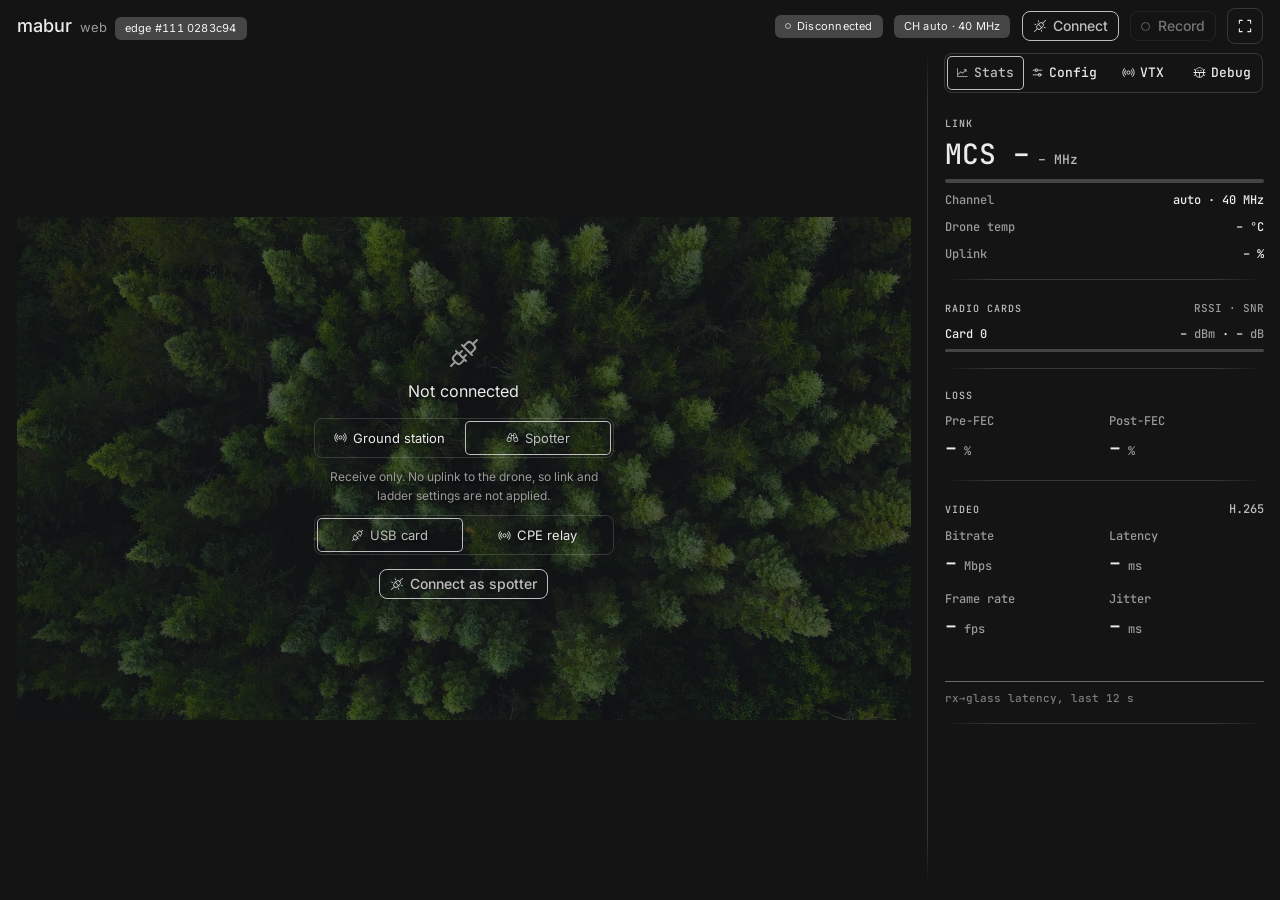
==== edge/index.html @ c9914a00 "pages: stable 8a478c48cf5beac9a33da4f15a5dcc2f0299d93d" ====
<!doctype html>
<html lang="en">
<head>
<meta charset="utf-8">
<meta name="viewport" content="width=device-width, initial-scale=1, viewport-fit=cover">
<title>mabur web</title>
<!-- Installable (docs/web-gs.md "Install as an app"): fullscreen landscape.
     Icon sources in web/ui/icons/; these files are precached by sw.js. -->
<link rel="manifest" href="manifest.webmanifest">
<meta name="theme-color" content="#161826">
<link rel="icon" type="image/svg+xml" href="favicon.svg">
<link rel="icon" type="image/png" sizes="32x32" href="icon-32.png">
<link rel="apple-touch-icon" href="icon-180.png">
<!-- GitHub Pages can't send the COOP/COEP headers WASM pthreads need, and
     the page must load with no internet (laptop on the CPE only): sw.js adds
     the headers and caches this build (one reload on first visit). Built from
     web/ui/sw/ (based on coi-serviceworker, MIT). -->
<script defer src="sw.js"></script>
  <script type="module" crossorigin src="./assets/index-BEvaOBdd.js"></script>
  <link rel="stylesheet" crossorigin href="./assets/index-7Y5XULlh.css">
</head>
<body>
<div id="app"></div>
<!-- Emscripten module, a classic script (global createWebGs); not bundled. -->
<script src="webgs.js"></script>
</body>
</html>
---- edge/assets/index-7Y5XULlh.css ----
@font-face{font-family:Inter;font-style:normal;font-display:swap;font-weight:400;src:url(./inter-cyrillic-ext-400-normal-BQZuk6qB.woff2)format("woff2"),url(./inter-cyrillic-ext-400-normal-DQukG94-.woff)format("woff");unicode-range:U+460-52F,U+1C80-1C8A,U+20B4,U+2DE0-2DFF,U+A640-A69F,U+FE2E-FE2F}@font-face{font-family:Inter;font-style:normal;font-display:swap;font-weight:400;src:url(./inter-cyrillic-400-normal-obahsSVq.woff2)format("woff2"),url(./inter-cyrillic-400-normal-HOLc17fK.woff)format("woff");unicode-range:U+301,U+400-45F,U+490-491,U+4B0-4B1,U+2116}@font-face{font-family:Inter;font-style:normal;font-display:swap;font-weight:400;src:url(./inter-greek-ext-400-normal-DGGRlc-M.woff2)format("woff2"),url(./inter-greek-ext-400-normal-KugGGMne.woff)format("woff");unicode-range:U+1F??}@font-face{font-family:Inter;font-style:normal;font-display:swap;font-weight:400;src:url(./inter-greek-400-normal-B4URO6DV.woff2)format("woff2"),url(./inter-greek-400-normal-q2sYcFCs.woff)format("woff");unicode-range:U+370-377,U+37A-37F,U+384-38A,U+38C,U+38E-3A1,U+3A3-3FF}@font-face{font-family:Inter;font-style:normal;font-display:swap;font-weight:400;src:url(./inter-vietnamese-400-normal-DMkecbls.woff2)format("woff2"),url(./inter-vietnamese-400-normal-Bbgyi5SW.woff)format("woff");unicode-range:U+102-103,U+110-111,U+128-129,U+168-169,U+1A0-1A1,U+1AF-1B0,U+300-301,U+303-304,U+308-309,U+323,U+329,U+1EA0-1EF9,U+20AB}@font-face{font-family:Inter;font-style:normal;font-display:swap;font-weight:400;src:url(./inter-latin-ext-400-normal-C1nco2VV.woff2)format("woff2"),url(./inter-latin-ext-400-normal-77YHD8bZ.woff)format("woff");unicode-range:U+100-2BA,U+2BD-2C5,U+2C7-2CC,U+2CE-2D7,U+2DD-2FF,U+304,U+308,U+329,U+1D00-1DBF,U+1E00-1E9F,U+1EF2-1EFF,U+2020,U+20A0-20AB,U+20AD-20C0,U+2113,U+2C60-2C7F,U+A720-A7FF}@font-face{font-family:Inter;font-style:normal;font-display:swap;font-weight:400;src:url(./inter-latin-400-normal-C38fXH4l.woff2)format("woff2"),url(./inter-latin-400-normal-CyCys3Eg.woff)format("woff");unicode-range:U+??,U+131,U+152-153,U+2BB-2BC,U+2C6,U+2DA,U+2DC,U+304,U+308,U+329,U+2000-206F,U+20AC,U+2122,U+2191,U+2193,U+2212,U+2215,U+FEFF,U+FFFD}@font-face{font-family:Inter;font-style:normal;font-display:swap;font-weight:500;src:url(./inter-cyrillic-ext-500-normal-B0yAr1jD.woff2)format("woff2"),url(./inter-cyrillic-ext-500-normal-BmqWE9Dz.woff)format("woff");unicode-range:U+460-52F,U+1C80-1C8A,U+20B4,U+2DE0-2DFF,U+A640-A69F,U+FE2E-FE2F}@font-face{font-family:Inter;font-style:normal;font-display:swap;font-weight:500;src:url(./inter-cyrillic-500-normal-BasfLYem.woff2)format("woff2"),url(./inter-cyrillic-500-normal-CxZf_p3X.woff)format("woff");unicode-range:U+301,U+400-45F,U+490-491,U+4B0-4B1,U+2116}@font-face{font-family:Inter;font-style:normal;font-display:swap;font-weight:500;src:url(./inter-greek-ext-500-normal-C4iEst2y.woff2)format("woff2"),url(./inter-greek-ext-500-normal-2j5mBUwD.woff)format("woff");unicode-range:U+1F??}@font-face{font-family:Inter;font-style:normal;font-display:swap;font-weight:500;src:url(./inter-greek-500-normal-BIZE56-Y.woff2)format("woff2"),url(./inter-greek-500-normal-Xzm54t5V.woff)format("woff");unicode-range:U+370-377,U+37A-37F,U+384-38A,U+38C,U+38E-3A1,U+3A3-3FF}@font-face{font-family:Inter;font-style:normal;font-display:swap;font-weight:500;src:url(./inter-vietnamese-500-normal-DOriooB6.woff2)format("woff2"),url(./inter-vietnamese-500-normal-mJboJaSs.woff)format("woff");unicode-range:U+102-103,U+110-111,U+128-129,U+168-169,U+1A0-1A1,U+1AF-1B0,U+300-301,U+303-304,U+308-309,U+323,U+329,U+1EA0-1EF9,U+20AB}@font-face{font-family:Inter;font-style:normal;font-display:swap;font-weight:500;src:url(./inter-latin-ext-500-normal-CV4jyFjo.woff2)format("woff2"),url(./inter-latin-ext-500-normal-BxGbmqWO.woff)format("woff");unicode-range:U+100-2BA,U+2BD-2C5,U+2C7-2CC,U+2CE-2D7,U+2DD-2FF,U+304,U+308,U+329,U+1D00-1DBF,U+1E00-1E9F,U+1EF2-1EFF,U+2020,U+20A0-20AB,U+20AD-20C0,U+2113,U+2C60-2C7F,U+A720-A7FF}@font-face{font-family:Inter;font-style:normal;font-display:swap;font-weight:500;src:url(./inter-latin-500-normal-Cerq10X2.woff2)format("woff2"),url(./inter-latin-500-normal-BL9OpVg8.woff)format("woff");unicode-range:U+??,U+131,U+152-153,U+2BB-2BC,U+2C6,U+2DA,U+2DC,U+304,U+308,U+329,U+2000-206F,U+20AC,U+2122,U+2191,U+2193,U+2212,U+2215,U+FEFF,U+FFFD}@font-face{font-family:JetBrains Mono;font-style:normal;font-display:swap;font-weight:500;src:url([data-uri])format("woff2"),url([data-uri])format("woff");unicode-range:U+460-52F,U+1C80-1C8A,U+20B4,U+2DE0-2DFF,U+A640-A69F,U+FE2E-FE2F}@font-face{font-family:JetBrains Mono;font-style:normal;font-display:swap;font-weight:500;src:url(./jetbrains-mono-cyrillic-500-normal-DmUKJPL_.woff2)format("woff2"),url(./jetbrains-mono-cyrillic-500-normal-DJqRU3vO.woff)format("woff");unicode-range:U+301,U+400-45F,U+490-491,U+4B0-4B1,U+2116}@font-face{font-family:JetBrains Mono;font-style:normal;font-display:swap;font-weight:500;src:url(./jetbrains-mono-greek-500-normal-JpySY46c.woff2)format("woff2"),url(./jetbrains-mono-greek-500-normal-D7SFKleX.woff)format("woff");unicode-range:U+370-377,U+37A-37F,U+384-38A,U+38C,U+38E-3A1,U+3A3-3FF}@font-face{font-family:JetBrains Mono;font-style:normal;font-display:swap;font-weight:500;src:url([data-uri])format("woff2"),url(./jetbrains-mono-vietnamese-500-normal-DNRqzVM1.woff)format("woff");unicode-range:U+102-103,U+110-111,U+128-129,U+168-169,U+1A0-1A1,U+1AF-1B0,U+300-301,U+303-304,U+308-309,U+323,U+329,U+1EA0-1EF9,U+20AB}@font-face{font-family:JetBrains Mono;font-style:normal;font-display:swap;font-weight:500;src:url(./jetbrains-mono-latin-ext-500-normal-Cut-4mMH.woff2)format("woff2"),url(./jetbrains-mono-latin-ext-500-normal-ckzbgY84.woff)format("woff");unicode-range:U+100-2BA,U+2BD-2C5,U+2C7-2CC,U+2CE-2D7,U+2DD-2FF,U+304,U+308,U+329,U+1D00-1DBF,U+1E00-1E9F,U+1EF2-1EFF,U+2020,U+20A0-20AB,U+20AD-20C0,U+2113,U+2C60-2C7F,U+A720-A7FF}@font-face{font-family:JetBrains Mono;font-style:normal;font-display:swap;font-weight:500;src:url(./jetbrains-mono-latin-500-normal-BWZEU5yA.woff2)format("woff2"),url(./jetbrains-mono-latin-500-normal-CJOVTJB7.woff)format("woff");unicode-range:U+??,U+131,U+152-153,U+2BB-2BC,U+2C6,U+2DA,U+2DC,U+304,U+308,U+329,U+2000-206F,U+20AC,U+2122,U+2191,U+2193,U+2212,U+2215,U+FEFF,U+FFFD}:root{--color-bg:#161826;--color-surface:#232532;--color-text:#e9e9ed;--color-accent:#9184d9;--color-accent-2:#a7a1db;--color-divider:#e9e9ed29;--color-neutral-100:#f3f5fe;--color-neutral-200:#e4e7f5;--color-neutral-300:#cfd3e5;--color-neutral-400:#b2b6ca;--color-neutral-500:#9397ab;--color-neutral-600:#75798c;--color-neutral-700:#595d6c;--color-neutral-800:#3f424d;--color-neutral-900:#292b31;--color-accent-100:#f5f4ff;--color-accent-200:#e7e5fe;--color-accent-300:#d2cefd;--color-accent-400:#b5abfc;--color-accent-500:#968ae0;--color-accent-600:#796cbf;--color-accent-700:#5d5294;--color-accent-800:#423a6a;--color-accent-900:#2b2741;--color-accent-2-100:#f5f4ff;--color-accent-2-200:#e7e5fe;--color-accent-2-300:#d2cefd;--color-accent-2-400:#b5afe8;--color-accent-2-500:#9690c9;--color-accent-2-600:#7972a9;--color-accent-2-700:#5c5783;--color-accent-2-800:#423e5d;--color-accent-2-900:#2b293a;--color-section:#262a60;--color-section-glow:#353b80;--color-section-ghost:#4c5397;--font-heading:"Inter", system-ui, sans-serif;--font-heading-weight:500;--font-body:"Inter", system-ui, sans-serif;--space-1:2.8px;--space-2:5.6px;--space-3:8.4px;--space-4:11.2px;--space-6:16.8px;--space-8:22.4px;--radius-sm:4px;--radius-md:8px;--radius-lg:14px;--shadow-sm:0 0 0 1px #3f424d;--shadow-md:0 0 0 1px #595d6c, 0 6px 18px #0000008c;--shadow-lg:0 0 0 1px #9397ab, 0 16px 40px #000000a6}body{background:var(--color-bg);color:var(--color-text);font-family:var(--font-body)}h1,h2,h3,h4{font-family:var(--font-heading);font-weight:var(--font-heading-weight)}.lighten{mix-blend-mode:lighten;background-color:#0000}*,:before,:after{box-sizing:border-box}body{margin:0;font-size:15px;font-weight:400;line-height:1.55}h1,h2,h3,h4,h5,h6{font-family:var(--font-heading);font-weight:var(--font-heading-weight);letter-spacing:-.015em;margin:0 0 var(--space-2);line-height:1.12}h1{font-size:42px}h2{font-size:32px}h3{font-size:25px}h4{font-size:20px}h5{font-size:16px}h6{letter-spacing:.08em;text-transform:uppercase;font-size:13px}p{margin:0 0 var(--space-3)}a{color:var(--color-accent);text-underline-offset:3px}img{max-width:100%;display:block}figure{margin:0}figcaption{margin-top:var(--space-1);color:color-mix(in srgb, var(--color-text) 55%, transparent);font-size:11px}.text-muted{color:color-mix(in srgb, var(--color-text) 55%, transparent)}:focus{outline:none}:focus-visible{outline:2px solid var(--color-accent);outline-offset:2px}::selection{background:color-mix(in srgb, var(--color-accent) 30%, transparent)}.hr{height:1px;margin:var(--space-4) 0;background:linear-gradient(to right, transparent, var(--color-divider) 48px, var(--color-divider) calc(100% - 48px), transparent);border:0}.btn{cursor:pointer;font-family:var(--font-heading);font-weight:var(--font-heading-weight);color:var(--color-text);padding:var(--space-2) calc(var(--space-3) * 1.2);border-radius:var(--radius-md);background:0 0;border:1px solid #0000;justify-content:center;align-items:center;gap:6px;font-size:14px;line-height:1.2;text-decoration:none;display:inline-flex}.btn svg{display:block}.btn:disabled{opacity:.45;cursor:not-allowed}.btn-primary{color:var(--color-accent);border-color:var(--color-accent)}.btn-primary:hover{background:color-mix(in srgb, var(--color-accent) 12%, transparent)}.btn-primary:active{background:color-mix(in srgb, var(--color-accent) 22%, transparent)}.btn-secondary{border-color:var(--color-divider)}.btn-secondary:hover{background:color-mix(in srgb, var(--color-text) 7%, transparent)}.btn-secondary:active{background:color-mix(in srgb, var(--color-text) 14%, transparent)}.btn-ghost{color:var(--color-accent);padding-inline:var(--space-1)}.btn-ghost:hover{background:color-mix(in srgb, var(--color-accent) 10%, transparent)}.btn-ghost:active{background:color-mix(in srgb, var(--color-accent) 18%, transparent)}.btn-icon{width:36px;height:36px;padding:0}.btn-block{width:100%;margin-top:var(--space-2)}.field>label{color:color-mix(in srgb, var(--color-text) 70%, transparent);margin-bottom:5px;font-size:12px;display:block}.input{width:100%;min-height:36px;font:inherit;color:var(--color-text);caret-color:var(--color-accent);background:var(--color-surface);border:1px solid var(--color-divider);border-radius:var(--radius-md);padding:6px 10px;font-size:14px}.input:hover{border-color:color-mix(in srgb, var(--color-text) 45%, transparent)}.input:focus-visible{border-color:var(--color-accent);outline-offset:0}textarea.input{resize:vertical;min-height:90px}.radio{cursor:pointer;align-items:center;gap:8px;font-size:14px;display:inline-flex}.radio input,.seg-opt input{opacity:0;pointer-events:none;width:0;height:0;position:absolute}.radio .dot{border:1.5px solid var(--color-divider);border-radius:50%;flex:none;width:16px;height:16px}.radio:hover .dot{border-color:var(--color-accent)}.radio input:checked+.dot{border-color:var(--color-accent);background:var(--color-accent);box-shadow:inset 0 0 0 4px var(--color-bg)}.radio input:focus-visible+.dot{outline:2px solid var(--color-accent);outline-offset:2px}.seg{border:1px solid var(--color-divider);border-radius:var(--radius-md);display:inline-flex;overflow:hidden}.seg-opt{cursor:pointer;align-items:center;gap:6px;padding:7px 12px;font-size:13px;display:inline-flex}.seg-opt+.seg-opt{border-left:1px solid var(--color-divider)}.seg-opt:has(input:checked){color:var(--color-accent);box-shadow:inset 0 0 0 1px var(--color-accent)}.seg-opt:not(:has(input:checked)):hover{background:color-mix(in srgb, var(--color-text) 7%, transparent)}.seg-opt:has(input:focus-visible){outline:2px solid var(--color-accent);outline-offset:-2px}.card{gap:var(--space-2);padding:var(--space-3);border-radius:var(--radius-md);background:var(--color-surface);flex-direction:column;display:flex}.card-kicker{letter-spacing:.1em;text-transform:uppercase;color:var(--color-accent);font-size:10px}.card-title{font-family:var(--font-heading);font-weight:var(--font-heading-weight);font-size:17px;line-height:1.2}.card-body{opacity:.8;flex:1;margin:0;font-size:13px}.card-meta{color:color-mix(in srgb, var(--color-text) 50%, transparent);align-items:center;gap:6px;font-size:11px;display:flex}.elev-sm{box-shadow:var(--shadow-sm)}.elev-md{box-shadow:var(--shadow-md)}.elev-lg{box-shadow:var(--shadow-lg)}.tag{letter-spacing:.02em;border-radius:calc(var(--radius-md) * .75);align-items:center;padding:3px 10px;font-size:11px;display:inline-flex}.tag-accent{background:var(--color-accent-800);color:var(--color-accent-100)}.tag-accent-2{background:var(--color-accent-2-800);color:var(--color-accent-2-100)}.tag-neutral{background:var(--color-neutral-800);color:var(--color-neutral-100)}.tag-outline{border:1px solid var(--color-accent);color:var(--color-accent)}.nav{align-items:center;gap:var(--space-4);padding:var(--space-3) var(--space-4);border-bottom:none;display:flex}.nav-brand{font-family:var(--font-heading);font-weight:var(--font-heading-weight);margin-right:auto;font-size:18px}.nav a{color:inherit;font-size:14px;text-decoration:none}.nav a:hover,.nav a[aria-current=page]{color:var(--color-accent)}.table{border-collapse:collapse;width:100%;font-size:14px}.table th{text-align:left;letter-spacing:.08em;text-transform:uppercase;color:color-mix(in srgb, var(--color-text) 60%, transparent);padding:var(--space-2);border-bottom:1px solid #0000;font-size:11px}.table td{padding:var(--space-2);border-bottom:1px solid #0000}.table thead tr{background:linear-gradient(to right, transparent, var(--color-divider) 48px, var(--color-divider) calc(100% - 48px), transparent) no-repeat bottom / 100% 1px}.table tbody tr{background:linear-gradient(to right, transparent, color-mix(in srgb, var(--color-text) 8%, transparent) 48px, color-mix(in srgb, var(--color-text) 8%, transparent) calc(100% - 48px), transparent) no-repeat bottom / 100% 1px}.table tbody tr:hover{background:linear-gradient(color-mix(in srgb, var(--color-text) 4%, transparent), color-mix(in srgb, var(--color-text) 4%, transparent)) no-repeat 0 0 / 100% 100%, linear-gradient(to right, transparent, color-mix(in srgb, var(--color-text) 8%, transparent) 48px, color-mix(in srgb, var(--color-text) 8%, transparent) calc(100% - 48px), transparent) no-repeat bottom / 100% 1px}.dialog-backdrop{padding:var(--space-4);background:color-mix(in srgb, var(--color-neutral-900) 50%, transparent);place-items:center;display:grid;position:fixed;inset:0}.dialog{gap:var(--space-3);width:min(440px,100%);padding:var(--space-4);border-radius:var(--radius-lg);background:var(--color-surface);box-shadow:var(--shadow-lg);flex-direction:column;display:flex}.dialog-title{font-family:var(--font-heading);font-weight:var(--font-heading-weight);font-size:20px}.dialog-body{opacity:.85;font-size:14px}.dialog-actions{justify-content:flex-end;gap:var(--space-2);margin-top:var(--space-2);display:flex}:root{--color-bg:#141414;--color-surface:#202020;--color-text:#ebebeb;--color-accent:#bebebe;--color-accent-2:#bebebe;--color-divider:#ebebeb29;--color-status-caution:#dfa63a;--color-status-critical:#e5484d;--color-accent-100:#f5f5f5;--color-neutral-100:#f5f5f5;--color-accent-2-100:#f5f5f5;--color-accent-200:#e8e8e8;--color-neutral-200:#e8e8e8;--color-accent-2-200:#e8e8e8;--color-accent-300:#d4d4d4;--color-neutral-300:#d4d4d4;--color-accent-2-300:#d4d4d4;--color-accent-400:#bababa;--color-neutral-400:#bababa;--color-accent-2-400:#bababa;--color-accent-500:#9b9b9b;--color-neutral-500:#9b9b9b;--color-accent-2-500:#9b9b9b;--color-accent-600:#7d7d7d;--color-neutral-600:#7d7d7d;--color-accent-2-600:#7d7d7d;--color-accent-700:#606060;--color-neutral-700:#606060;--color-accent-2-700:#606060;--color-accent-800:#454545;--color-neutral-800:#454545;--color-accent-2-800:#454545;--color-accent-900:#2b2b2b;--color-neutral-900:#2b2b2b;--color-accent-2-900:#2b2b2b;--shadow-sm:0 0 0 1px #454545;--shadow-md:0 0 0 1px #606060, 0 6px 18px #0000008c;--shadow-lg:0 0 0 1px #7d7d7d, 0 16px 40px #000000a6;--font-mono:"JetBrains Mono", ui-monospace, monospace;--rule-h:linear-gradient(to right, transparent, var(--color-divider) 48px, var(--color-divider) calc(100% - 48px), transparent) no-repeat bottom / 100% 1px;--rule-v:linear-gradient(to bottom, transparent, var(--color-divider) 48px, var(--color-divider) calc(100% - 48px), transparent) no-repeat left / 1px 100%}html,body{background:var(--color-bg);height:100%;color:var(--color-text);margin:0;overflow:hidden}#app{position:fixed;inset:0}a{color:var(--color-accent)}a:hover{color:var(--color-accent-400)}@keyframes recpulse{0%,to{opacity:1}50%{opacity:.35}}.seg{gap:2px;padding:2px;display:flex;overflow:visible}.seg-opt{border-radius:5px;flex:1;justify-content:center;border-left:0!important}.num{font-variant-numeric:tabular-nums}.mono{font-family:var(--font-mono);font-weight:500}.rule-h{background:var(--rule-h)}.rule-v{background:var(--rule-v)}.scroll-thin{scrollbar-width:thin;scrollbar-color:var(--color-neutral-800) transparent}.glass{background:color-mix(in srgb, var(--color-bg) 70%, transparent);-webkit-backdrop-filter:blur(8px)}.glass-panel{background:color-mix(in srgb, var(--color-surface) 80%, transparent);-webkit-backdrop-filter:blur(12px);box-shadow:var(--shadow-md);border-radius:var(--radius-lg)}.group{gap:var(--space-3);padding:var(--space-4) 0 var(--space-6);background:var(--rule-h);flex-direction:column;flex:none;display:flex}.kick-row{justify-content:space-between;align-items:center;display:flex}.dim4{color:var(--color-neutral-400)}.dim5{color:var(--color-neutral-500)}.dim6{color:var(--color-neutral-600)}.round44{border-color:var(--color-divider);border-radius:50%;width:44px;height:44px}.ph.svelte-13so817{flex:none;line-height:0;display:inline-flex}.ph.svelte-13so817 svg{fill:currentColor;width:100%;height:100%}.dot.svelte-1xupgaf{border:1.5px solid var(--color-neutral-400);background:0 0;border-radius:50%;flex:none}.dot.on.svelte-1xupgaf{background:var(--color-accent-400);border:0;animation:1.2s infinite recpulse}.bar.svelte-nlyntv{gap:3px;display:flex}.seg-b.svelte-nlyntv{background:var(--color-neutral-800);border-radius:2px;flex:1}.seg-b.on.svelte-nlyntv{background:var(--color-accent)}.low.svelte-10gkkir{color:var(--color-status-caution)}.dead.svelte-10gkkir{color:var(--color-status-critical)}.dim.svelte-10gkkir{color:var(--color-neutral-400)}.nowrap.svelte-10gkkir{white-space:nowrap}.grid2.svelte-10gkkir{grid-template-columns:1fr 1fr;display:grid}.cell.svelte-10gkkir{flex-direction:column;gap:2px;display:flex}.lbl.svelte-10gkkir{color:var(--color-neutral-500);font-size:12px}.val.svelte-10gkkir{font-size:20px}.unit.svelte-10gkkir{color:var(--color-neutral-500);font-size:12px}.low.svelte-1otij2{color:var(--color-status-caution)}.side.svelte-181dlmc{gap:var(--space-4);width:336px;min-height:0;padding-left:var(--space-6);flex-direction:column;flex:none;display:flex}.tabs.svelte-181dlmc .seg-opt:where(.svelte-181dlmc){white-space:nowrap;gap:5px;min-width:0;padding:7px 6px;overflow:hidden}.scroll.svelte-181dlmc{flex:1;min-height:0;margin-right:-9px;overflow:hidden auto}.chips.svelte-1jj9vwg{flex-wrap:wrap;gap:6px;display:flex}.chip.svelte-1jj9vwg{font:inherit;border:1px solid var(--color-neutral-600);color:var(--color-text);cursor:pointer;background:0 0;border-radius:999px;padding:4px 9px;font-size:12px}.chip.on.svelte-1jj9vwg{background:var(--color-accent-900);border-color:var(--color-accent);color:var(--color-accent-200)}.chip.svelte-1jj9vwg:disabled{opacity:.45;cursor:default}.fieldlabel.svelte-1jj9vwg{color:color-mix(in srgb, var(--color-text) 70%, transparent);margin-bottom:5px;font-size:12px;display:block}.lock.svelte-1jj9vwg{padding:var(--space-3) var(--space-4);border-radius:var(--radius-md);background:var(--color-accent-900);color:var(--color-accent-200);align-items:center;gap:8px;font-size:12px;display:flex}.fs.svelte-1jj9vwg{gap:var(--space-3);border:0;flex-direction:column;min-width:0;margin:0;padding:0;transition:opacity .15s;display:flex}.hint.svelte-1jj9vwg{color:var(--color-neutral-500);margin-top:5px;font-size:11px}.note.svelte-1jj9vwg{color:var(--color-accent-300);align-items:flex-start;gap:6px;font-size:12px;display:flex}.warn.svelte-1jj9vwg{color:var(--color-accent-300);align-items:center;gap:5px;margin-top:4px;font-size:11px;display:flex}.rg.svelte-1jj9vwg{grid-template-columns:20px minmax(0,1.1fr) minmax(0,1fr) minmax(0,1fr) minmax(0,1fr) 28px;align-items:center;gap:6px;display:grid}.rungs.svelte-1jj9vwg{gap:var(--space-4);flex-direction:column;display:flex}.rung.svelte-1jj9vwg{border-radius:var(--radius-sm,4px);flex-direction:column;gap:3px;transition:opacity .1s;display:flex;box-shadow:0 0 #0000}.rung.dragging.svelte-1jj9vwg{opacity:.45}.rung.drop-above.svelte-1jj9vwg{box-shadow:0 -2px 0 var(--color-accent)}.rung.drop-below.svelte-1jj9vwg{box-shadow:0 2px 0 var(--color-accent)}.grip.svelte-1jj9vwg{width:20px;height:28px;color:var(--color-neutral-500);cursor:grab;touch-action:none;-webkit-user-select:none;user-select:none;background:0 0;border:0;justify-content:center;align-items:center;padding:0;display:flex}.grip.svelte-1jj9vwg:hover{color:var(--color-text)}.grip.svelte-1jj9vwg:active{cursor:grabbing}.grip.svelte-1jj9vwg:disabled{cursor:default}.rg.hdr.svelte-1jj9vwg{letter-spacing:.06em;text-transform:uppercase;color:var(--color-neutral-500);font-size:10px}.input.sm.svelte-1jj9vwg{min-height:30px;padding:3px 6px;font-size:13px}.trash.svelte-1jj9vwg{width:28px;height:28px;color:var(--color-neutral-500);border-color:#0000;padding:0}.cardg{gap:var(--space-4);background:color-mix(in srgb, var(--color-bg) 50%, transparent);flex:none}.cfg.svelte-1jj9vwg .group{gap:var(--space-4)}.ov.svelte-17irr51{text-shadow:0 1px 3px #0009;background:linear-gradient(color-mix(in srgb, var(--color-bg) 62%, transparent), color-mix(in srgb, var(--color-bg) 62%, transparent)), var(--ov-bg) center / cover no-repeat, var(--color-bg);text-align:center;z-index:2;flex-direction:column;justify-content:center;align-items:center;gap:10px;padding:24px;display:flex;position:absolute;inset:0}.msg.svelte-17irr51{max-width:360px;color:var(--color-neutral-300);white-space:pre-wrap;font-size:12px}.msg.err.svelte-17irr51{color:var(--color-accent-200);background:var(--color-accent-900);border-radius:var(--radius-md);padding:6px 10px}.msg.warn.svelte-17irr51{color:var(--color-accent-300)}.addr.svelte-17irr51{width:min(300px,100%);font:inherit;border-radius:var(--radius-md);padding:6px 8px}.tl.svelte-wuvdl5{pointer-events:none;z-index:3;flex-wrap:wrap;gap:6px;display:flex;position:absolute;top:12px;left:12px}.tr.svelte-wuvdl5{z-index:3;gap:6px;display:flex;position:absolute;top:10px;right:12px}.wrap.svelte-jq9l17{z-index:3;flex-direction:column;display:flex;position:absolute}.panel.svelte-jq9l17{gap:var(--space-4);min-height:0;padding:var(--space-4);flex-direction:column;display:flex;overflow:auto}.head.svelte-jq9l17{cursor:grab;touch-action:none;-webkit-user-select:none;user-select:none;margin:calc(var(--space-4) * -1) calc(var(--space-4) * -1) 0;padding:var(--space-4) var(--space-4) 0;align-items:center;gap:6px;display:flex}.nw.svelte-jq9l17{white-space:nowrap}.g2.svelte-jq9l17{gap:var(--space-3) var(--space-4);grid-template-columns:1fr 1fr;display:grid}.c.svelte-jq9l17{flex-direction:column;display:flex}.l.svelte-jq9l17{color:var(--color-neutral-400);font-size:11px}.n.svelte-jq9l17{font-size:15px}.n.low.svelte-jq9l17{color:var(--color-status-caution)}.n.dead.svelte-jq9l17{color:var(--color-status-critical)}.n.dim.svelte-jq9l17{color:var(--color-neutral-400)}.pill.svelte-jq9l17{touch-action:none;-webkit-user-select:none;user-select:none;border-radius:var(--radius-md);background:color-mix(in srgb, var(--color-surface) 80%, transparent);-webkit-backdrop-filter:blur(12px);backdrop-filter:blur(12px);box-shadow:var(--shadow-md);color:var(--color-text);font:inherit;cursor:pointer;border:0;align-items:center;gap:10px;padding:8px 10px 8px 12px;font-size:12px;display:flex}.pill.svelte-jq9l17:hover{background:color-mix(in srgb, var(--color-surface) 95%, transparent)}.side.svelte-345sgj{z-index:4;flex-direction:column;width:min(420px,100% - 24px);display:flex;position:absolute;top:64px;bottom:12px;right:12px;overflow:hidden}.body.svelte-345sgj{min-height:0;padding:var(--space-2) var(--space-4) var(--space-6);flex:1;overflow:hidden auto}.hdr-row.svelte-z1pu5k{align-items:center;gap:8px;display:flex}.input.svelte-z1pu5k{min-height:34px;padding:5px 8px}.hint.svelte-z1pu5k{color:var(--color-neutral-500);margin-top:5px;font-size:11px}.fs.svelte-z1pu5k{gap:var(--space-3);border:0;flex-direction:column;min-width:0;margin:0;padding:0;transition:opacity .15s;display:flex}.vtx.svelte-z1pu5k .group{gap:var(--space-4)}.lrow.svelte-z1pu5k{justify-content:space-between;align-items:baseline;gap:8px;min-height:16px;margin-bottom:5px;display:flex}.lbl.svelte-z1pu5k{color:color-mix(in srgb, var(--color-text) 70%, transparent);font-size:12px}.status.svelte-z1pu5k{white-space:nowrap;font-size:11px;animation:.18s ease-out svelte-z1pu5k-st-in}.st-busy.svelte-z1pu5k{color:var(--color-accent);opacity:.85}.st-ok.svelte-z1pu5k{color:var(--color-accent);animation:.18s ease-out svelte-z1pu5k-st-in,.4s ease-in 1.5s forwards svelte-z1pu5k-st-out}.st-err.svelte-z1pu5k{color:var(--color-status-critical)}.st-warn.svelte-z1pu5k{color:var(--color-status-caution)}@keyframes svelte-z1pu5k-st-in{0%{opacity:0;transform:translateY(2px)}}@keyframes svelte-z1pu5k-st-out{to{opacity:0}}.ctl.svelte-z1pu5k{position:relative}.ctl.svelte-z1pu5k:before,.ctl.svelte-z1pu5k:after{content:"";opacity:0;pointer-events:none;border-radius:2px;height:2px;transition:opacity .2s;position:absolute;bottom:-5px;left:2px;right:2px}.ctl.busy.svelte-z1pu5k:before{opacity:1;background:color-mix(in srgb, var(--color-accent) 18%, transparent)}.ctl.busy.svelte-z1pu5k:after{opacity:1;background:linear-gradient(90deg, transparent, var(--color-accent) 30%, var(--color-accent) 70%, transparent) no-repeat;background-size:35% 100%;animation:1.1s ease-in-out infinite svelte-z1pu5k-sweep}@keyframes svelte-z1pu5k-sweep{0%{background-position:-60% 0}to{background-position:160% 0}}.ctl.done.svelte-z1pu5k:after{background:var(--color-accent);opacity:1;transform-origin:0;animation:.35s ease-out svelte-z1pu5k-fill,.4s ease-in 1.2s forwards svelte-z1pu5k-st-out}@keyframes svelte-z1pu5k-fill{0%{transform:scaleX(.3)}to{transform:scaleX(1)}}.ctl.busy.svelte-z1pu5k .seg-opt:has(input:checked){animation:1.1s ease-in-out infinite svelte-z1pu5k-breathe}.ctl.busy.svelte-z1pu5k select:where(.svelte-z1pu5k),.ctl.busy.svelte-z1pu5k input:where(.svelte-z1pu5k){border-color:var(--color-accent);animation:1.1s ease-in-out infinite svelte-z1pu5k-breathe-b}@keyframes svelte-z1pu5k-breathe{50%{box-shadow:inset 0 0 0 1px color-mix(in srgb, var(--color-accent) 35%, transparent)}}@keyframes svelte-z1pu5k-breathe-b{50%{border-color:color-mix(in srgb, var(--color-accent) 35%, transparent)}}.ctl.shake.svelte-z1pu5k{animation:.36s ease-in-out svelte-z1pu5k-shake}@keyframes svelte-z1pu5k-shake{20%{transform:translate(-4px)}40%{transform:translate(4px)}60%{transform:translate(-2px)}80%{transform:translate(2px)}}.reason.svelte-z1pu5k{color:var(--color-status-critical);margin-top:4px;font-size:11px;animation:.18s ease-out svelte-z1pu5k-st-in}.reason.warn.svelte-z1pu5k{color:var(--color-status-caution)}.ctl.locked.svelte-z1pu5k{opacity:.7;cursor:not-allowed}@media (prefers-reduced-motion:reduce){.status.svelte-z1pu5k,.reason.svelte-z1pu5k,.ctl.shake.svelte-z1pu5k,.ctl.done.svelte-z1pu5k:after,.st-ok.svelte-z1pu5k{animation:none}.ctl.busy.svelte-z1pu5k:after{background:var(--color-accent);opacity:.6;animation:none}.ctl.busy.svelte-z1pu5k select:where(.svelte-z1pu5k),.ctl.busy.svelte-z1pu5k input:where(.svelte-z1pu5k){animation:none}.ctl.busy.svelte-z1pu5k .seg-opt:has(input:checked){animation:none}}.root.svelte-nejbyb{background:var(--color-bg);color:var(--color-text);font-family:var(--font-body);flex-direction:column;display:flex;position:absolute;inset:0}.row.svelte-nejbyb{gap:var(--space-6);min-height:0;padding:0 var(--space-6) var(--space-6);flex:1;display:flex}.videocol.svelte-nejbyb{flex-direction:column;flex:1;min-width:0;display:flex}.videobox.svelte-nejbyb{background:var(--color-bg);flex:1;place-items:center;min-height:0;display:grid;container-type:size}.videoinner.svelte-nejbyb{aspect-ratio:16/9;border-radius:var(--radius-sm);background:#000;width:min(100cqw,177.778cqh);position:relative;overflow:hidden}canvas.svelte-nejbyb{object-fit:contain;width:100%;height:100%;display:block}.osd.svelte-nejbyb,.vgl.svelte-nejbyb{pointer-events:none;position:absolute;inset:0}.immersive.svelte-nejbyb .row:where(.svelte-nejbyb){gap:0;padding:0;position:absolute;inset:0}.immersive.svelte-nejbyb .videobox:where(.svelte-nejbyb){background:#000}.immersive.svelte-nejbyb .videoinner:where(.svelte-nejbyb){border-radius:0}.status.svelte-nejbyb{color:var(--color-neutral-100);white-space:pre-wrap;text-align:center;pointer-events:none;border-radius:6px;padding:6px 12px;font-size:12px;position:absolute;top:50%;left:50%;transform:translate(-50%,-50%)}
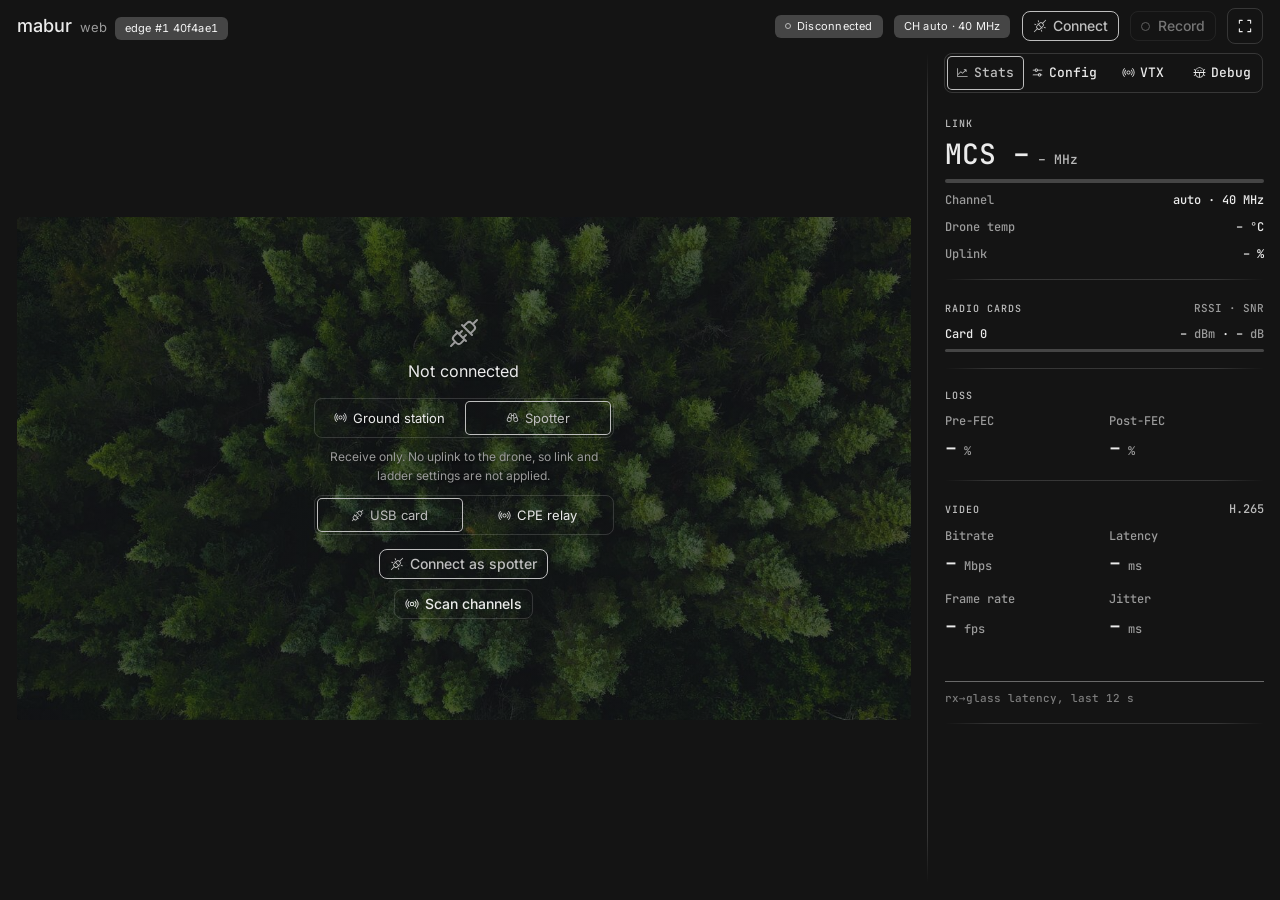
==== commit 2110a920: "pages: edge fd9a7c55c44b829eed3a8de6d24d016cc1d70822" ====
--- a/edge/index.html
+++ b/edge/index.html
@@ -16,8 +16,8 @@
      the headers and caches this build (one reload on first visit). Built from
      web/ui/sw/ (based on coi-serviceworker, MIT). -->
 <script defer src="sw.js"></script>
-  <script type="module" crossorigin src="./assets/index-BEvaOBdd.js"></script>
-  <link rel="stylesheet" crossorigin href="./assets/index-7Y5XULlh.css">
+  <script type="module" crossorigin src="./assets/index-DpzYVIDg.js"></script>
+  <link rel="stylesheet" crossorigin href="./assets/index-B0lIE4KE.css">
 </head>
 <body>
 <div id="app"></div>
--- a/edge/assets/index-B0lIE4KE.css
+++ b/edge/assets/index-B0lIE4KE.css
@@ -0,0 +1 @@
+@font-face{font-family:Inter;font-style:normal;font-display:swap;font-weight:400;src:url(./inter-cyrillic-ext-400-normal-BQZuk6qB.woff2)format("woff2"),url(./inter-cyrillic-ext-400-normal-DQukG94-.woff)format("woff");unicode-range:U+460-52F,U+1C80-1C8A,U+20B4,U+2DE0-2DFF,U+A640-A69F,U+FE2E-FE2F}@font-face{font-family:Inter;font-style:normal;font-display:swap;font-weight:400;src:url(./inter-cyrillic-400-normal-obahsSVq.woff2)format("woff2"),url(./inter-cyrillic-400-normal-HOLc17fK.woff)format("woff");unicode-range:U+301,U+400-45F,U+490-491,U+4B0-4B1,U+2116}@font-face{font-family:Inter;font-style:normal;font-display:swap;font-weight:400;src:url(./inter-greek-ext-400-normal-DGGRlc-M.woff2)format("woff2"),url(./inter-greek-ext-400-normal-KugGGMne.woff)format("woff");unicode-range:U+1F??}@font-face{font-family:Inter;font-style:normal;font-display:swap;font-weight:400;src:url(./inter-greek-400-normal-B4URO6DV.woff2)format("woff2"),url(./inter-greek-400-normal-q2sYcFCs.woff)format("woff");unicode-range:U+370-377,U+37A-37F,U+384-38A,U+38C,U+38E-3A1,U+3A3-3FF}@font-face{font-family:Inter;font-style:normal;font-display:swap;font-weight:400;src:url(./inter-vietnamese-400-normal-DMkecbls.woff2)format("woff2"),url(./inter-vietnamese-400-normal-Bbgyi5SW.woff)format("woff");unicode-range:U+102-103,U+110-111,U+128-129,U+168-169,U+1A0-1A1,U+1AF-1B0,U+300-301,U+303-304,U+308-309,U+323,U+329,U+1EA0-1EF9,U+20AB}@font-face{font-family:Inter;font-style:normal;font-display:swap;font-weight:400;src:url(./inter-latin-ext-400-normal-C1nco2VV.woff2)format("woff2"),url(./inter-latin-ext-400-normal-77YHD8bZ.woff)format("woff");unicode-range:U+100-2BA,U+2BD-2C5,U+2C7-2CC,U+2CE-2D7,U+2DD-2FF,U+304,U+308,U+329,U+1D00-1DBF,U+1E00-1E9F,U+1EF2-1EFF,U+2020,U+20A0-20AB,U+20AD-20C0,U+2113,U+2C60-2C7F,U+A720-A7FF}@font-face{font-family:Inter;font-style:normal;font-display:swap;font-weight:400;src:url(./inter-latin-400-normal-C38fXH4l.woff2)format("woff2"),url(./inter-latin-400-normal-CyCys3Eg.woff)format("woff");unicode-range:U+??,U+131,U+152-153,U+2BB-2BC,U+2C6,U+2DA,U+2DC,U+304,U+308,U+329,U+2000-206F,U+20AC,U+2122,U+2191,U+2193,U+2212,U+2215,U+FEFF,U+FFFD}@font-face{font-family:Inter;font-style:normal;font-display:swap;font-weight:500;src:url(./inter-cyrillic-ext-500-normal-B0yAr1jD.woff2)format("woff2"),url(./inter-cyrillic-ext-500-normal-BmqWE9Dz.woff)format("woff");unicode-range:U+460-52F,U+1C80-1C8A,U+20B4,U+2DE0-2DFF,U+A640-A69F,U+FE2E-FE2F}@font-face{font-family:Inter;font-style:normal;font-display:swap;font-weight:500;src:url(./inter-cyrillic-500-normal-BasfLYem.woff2)format("woff2"),url(./inter-cyrillic-500-normal-CxZf_p3X.woff)format("woff");unicode-range:U+301,U+400-45F,U+490-491,U+4B0-4B1,U+2116}@font-face{font-family:Inter;font-style:normal;font-display:swap;font-weight:500;src:url(./inter-greek-ext-500-normal-C4iEst2y.woff2)format("woff2"),url(./inter-greek-ext-500-normal-2j5mBUwD.woff)format("woff");unicode-range:U+1F??}@font-face{font-family:Inter;font-style:normal;font-display:swap;font-weight:500;src:url(./inter-greek-500-normal-BIZE56-Y.woff2)format("woff2"),url(./inter-greek-500-normal-Xzm54t5V.woff)format("woff");unicode-range:U+370-377,U+37A-37F,U+384-38A,U+38C,U+38E-3A1,U+3A3-3FF}@font-face{font-family:Inter;font-style:normal;font-display:swap;font-weight:500;src:url(./inter-vietnamese-500-normal-DOriooB6.woff2)format("woff2"),url(./inter-vietnamese-500-normal-mJboJaSs.woff)format("woff");unicode-range:U+102-103,U+110-111,U+128-129,U+168-169,U+1A0-1A1,U+1AF-1B0,U+300-301,U+303-304,U+308-309,U+323,U+329,U+1EA0-1EF9,U+20AB}@font-face{font-family:Inter;font-style:normal;font-display:swap;font-weight:500;src:url(./inter-latin-ext-500-normal-CV4jyFjo.woff2)format("woff2"),url(./inter-latin-ext-500-normal-BxGbmqWO.woff)format("woff");unicode-range:U+100-2BA,U+2BD-2C5,U+2C7-2CC,U+2CE-2D7,U+2DD-2FF,U+304,U+308,U+329,U+1D00-1DBF,U+1E00-1E9F,U+1EF2-1EFF,U+2020,U+20A0-20AB,U+20AD-20C0,U+2113,U+2C60-2C7F,U+A720-A7FF}@font-face{font-family:Inter;font-style:normal;font-display:swap;font-weight:500;src:url(./inter-latin-500-normal-Cerq10X2.woff2)format("woff2"),url(./inter-latin-500-normal-BL9OpVg8.woff)format("woff");unicode-range:U+??,U+131,U+152-153,U+2BB-2BC,U+2C6,U+2DA,U+2DC,U+304,U+308,U+329,U+2000-206F,U+20AC,U+2122,U+2191,U+2193,U+2212,U+2215,U+FEFF,U+FFFD}@font-face{font-family:JetBrains Mono;font-style:normal;font-display:swap;font-weight:500;src:url([data-uri])format("woff2"),url([data-uri])format("woff");unicode-range:U+460-52F,U+1C80-1C8A,U+20B4,U+2DE0-2DFF,U+A640-A69F,U+FE2E-FE2F}@font-face{font-family:JetBrains Mono;font-style:normal;font-display:swap;font-weight:500;src:url(./jetbrains-mono-cyrillic-500-normal-DmUKJPL_.woff2)format("woff2"),url(./jetbrains-mono-cyrillic-500-normal-DJqRU3vO.woff)format("woff");unicode-range:U+301,U+400-45F,U+490-491,U+4B0-4B1,U+2116}@font-face{font-family:JetBrains Mono;font-style:normal;font-display:swap;font-weight:500;src:url(./jetbrains-mono-greek-500-normal-JpySY46c.woff2)format("woff2"),url(./jetbrains-mono-greek-500-normal-D7SFKleX.woff)format("woff");unicode-range:U+370-377,U+37A-37F,U+384-38A,U+38C,U+38E-3A1,U+3A3-3FF}@font-face{font-family:JetBrains Mono;font-style:normal;font-display:swap;font-weight:500;src:url([data-uri])format("woff2"),url(./jetbrains-mono-vietnamese-500-normal-DNRqzVM1.woff)format("woff");unicode-range:U+102-103,U+110-111,U+128-129,U+168-169,U+1A0-1A1,U+1AF-1B0,U+300-301,U+303-304,U+308-309,U+323,U+329,U+1EA0-1EF9,U+20AB}@font-face{font-family:JetBrains Mono;font-style:normal;font-display:swap;font-weight:500;src:url(./jetbrains-mono-latin-ext-500-normal-Cut-4mMH.woff2)format("woff2"),url(./jetbrains-mono-latin-ext-500-normal-ckzbgY84.woff)format("woff");unicode-range:U+100-2BA,U+2BD-2C5,U+2C7-2CC,U+2CE-2D7,U+2DD-2FF,U+304,U+308,U+329,U+1D00-1DBF,U+1E00-1E9F,U+1EF2-1EFF,U+2020,U+20A0-20AB,U+20AD-20C0,U+2113,U+2C60-2C7F,U+A720-A7FF}@font-face{font-family:JetBrains Mono;font-style:normal;font-display:swap;font-weight:500;src:url(./jetbrains-mono-latin-500-normal-BWZEU5yA.woff2)format("woff2"),url(./jetbrains-mono-latin-500-normal-CJOVTJB7.woff)format("woff");unicode-range:U+??,U+131,U+152-153,U+2BB-2BC,U+2C6,U+2DA,U+2DC,U+304,U+308,U+329,U+2000-206F,U+20AC,U+2122,U+2191,U+2193,U+2212,U+2215,U+FEFF,U+FFFD}:root{--color-bg:#161826;--color-surface:#232532;--color-text:#e9e9ed;--color-accent:#9184d9;--color-accent-2:#a7a1db;--color-divider:#e9e9ed29;--color-neutral-100:#f3f5fe;--color-neutral-200:#e4e7f5;--color-neutral-300:#cfd3e5;--color-neutral-400:#b2b6ca;--color-neutral-500:#9397ab;--color-neutral-600:#75798c;--color-neutral-700:#595d6c;--color-neutral-800:#3f424d;--color-neutral-900:#292b31;--color-accent-100:#f5f4ff;--color-accent-200:#e7e5fe;--color-accent-300:#d2cefd;--color-accent-400:#b5abfc;--color-accent-500:#968ae0;--color-accent-600:#796cbf;--color-accent-700:#5d5294;--color-accent-800:#423a6a;--color-accent-900:#2b2741;--color-accent-2-100:#f5f4ff;--color-accent-2-200:#e7e5fe;--color-accent-2-300:#d2cefd;--color-accent-2-400:#b5afe8;--color-accent-2-500:#9690c9;--color-accent-2-600:#7972a9;--color-accent-2-700:#5c5783;--color-accent-2-800:#423e5d;--color-accent-2-900:#2b293a;--color-section:#262a60;--color-section-glow:#353b80;--color-section-ghost:#4c5397;--font-heading:"Inter", system-ui, sans-serif;--font-heading-weight:500;--font-body:"Inter", system-ui, sans-serif;--space-1:2.8px;--space-2:5.6px;--space-3:8.4px;--space-4:11.2px;--space-6:16.8px;--space-8:22.4px;--radius-sm:4px;--radius-md:8px;--radius-lg:14px;--shadow-sm:0 0 0 1px #3f424d;--shadow-md:0 0 0 1px #595d6c, 0 6px 18px #0000008c;--shadow-lg:0 0 0 1px #9397ab, 0 16px 40px #000000a6}body{background:var(--color-bg);color:var(--color-text);font-family:var(--font-body)}h1,h2,h3,h4{font-family:var(--font-heading);font-weight:var(--font-heading-weight)}.lighten{mix-blend-mode:lighten;background-color:#0000}*,:before,:after{box-sizing:border-box}body{margin:0;font-size:15px;font-weight:400;line-height:1.55}h1,h2,h3,h4,h5,h6{font-family:var(--font-heading);font-weight:var(--font-heading-weight);letter-spacing:-.015em;margin:0 0 var(--space-2);line-height:1.12}h1{font-size:42px}h2{font-size:32px}h3{font-size:25px}h4{font-size:20px}h5{font-size:16px}h6{letter-spacing:.08em;text-transform:uppercase;font-size:13px}p{margin:0 0 var(--space-3)}a{color:var(--color-accent);text-underline-offset:3px}img{max-width:100%;display:block}figure{margin:0}figcaption{margin-top:var(--space-1);color:color-mix(in srgb, var(--color-text) 55%, transparent);font-size:11px}.text-muted{color:color-mix(in srgb, var(--color-text) 55%, transparent)}:focus{outline:none}:focus-visible{outline:2px solid var(--color-accent);outline-offset:2px}::selection{background:color-mix(in srgb, var(--color-accent) 30%, transparent)}.hr{height:1px;margin:var(--space-4) 0;background:linear-gradient(to right, transparent, var(--color-divider) 48px, var(--color-divider) calc(100% - 48px), transparent);border:0}.btn{cursor:pointer;font-family:var(--font-heading);font-weight:var(--font-heading-weight);color:var(--color-text);padding:var(--space-2) calc(var(--space-3) * 1.2);border-radius:var(--radius-md);background:0 0;border:1px solid #0000;justify-content:center;align-items:center;gap:6px;font-size:14px;line-height:1.2;text-decoration:none;display:inline-flex}.btn svg{display:block}.btn:disabled{opacity:.45;cursor:not-allowed}.btn-primary{color:var(--color-accent);border-color:var(--color-accent)}.btn-primary:hover{background:color-mix(in srgb, var(--color-accent) 12%, transparent)}.btn-primary:active{background:color-mix(in srgb, var(--color-accent) 22%, transparent)}.btn-secondary{border-color:var(--color-divider)}.btn-secondary:hover{background:color-mix(in srgb, var(--color-text) 7%, transparent)}.btn-secondary:active{background:color-mix(in srgb, var(--color-text) 14%, transparent)}.btn-ghost{color:var(--color-accent);padding-inline:var(--space-1)}.btn-ghost:hover{background:color-mix(in srgb, var(--color-accent) 10%, transparent)}.btn-ghost:active{background:color-mix(in srgb, var(--color-accent) 18%, transparent)}.btn-icon{width:36px;height:36px;padding:0}.btn-block{width:100%;margin-top:var(--space-2)}.field>label{color:color-mix(in srgb, var(--color-text) 70%, transparent);margin-bottom:5px;font-size:12px;display:block}.input{width:100%;min-height:36px;font:inherit;color:var(--color-text);caret-color:var(--color-accent);background:var(--color-surface);border:1px solid var(--color-divider);border-radius:var(--radius-md);padding:6px 10px;font-size:14px}.input:hover{border-color:color-mix(in srgb, var(--color-text) 45%, transparent)}.input:focus-visible{border-color:var(--color-accent);outline-offset:0}textarea.input{resize:vertical;min-height:90px}.radio{cursor:pointer;align-items:center;gap:8px;font-size:14px;display:inline-flex}.radio input,.seg-opt input{opacity:0;pointer-events:none;width:0;height:0;position:absolute}.radio .dot{border:1.5px solid var(--color-divider);border-radius:50%;flex:none;width:16px;height:16px}.radio:hover .dot{border-color:var(--color-accent)}.radio input:checked+.dot{border-color:var(--color-accent);background:var(--color-accent);box-shadow:inset 0 0 0 4px var(--color-bg)}.radio input:focus-visible+.dot{outline:2px solid var(--color-accent);outline-offset:2px}.seg{border:1px solid var(--color-divider);border-radius:var(--radius-md);display:inline-flex;overflow:hidden}.seg-opt{cursor:pointer;align-items:center;gap:6px;padding:7px 12px;font-size:13px;display:inline-flex}.seg-opt+.seg-opt{border-left:1px solid var(--color-divider)}.seg-opt:has(input:checked){color:var(--color-accent);box-shadow:inset 0 0 0 1px var(--color-accent)}.seg-opt:not(:has(input:checked)):hover{background:color-mix(in srgb, var(--color-text) 7%, transparent)}.seg-opt:has(input:focus-visible){outline:2px solid var(--color-accent);outline-offset:-2px}.card{gap:var(--space-2);padding:var(--space-3);border-radius:var(--radius-md);background:var(--color-surface);flex-direction:column;display:flex}.card-kicker{letter-spacing:.1em;text-transform:uppercase;color:var(--color-accent);font-size:10px}.card-title{font-family:var(--font-heading);font-weight:var(--font-heading-weight);font-size:17px;line-height:1.2}.card-body{opacity:.8;flex:1;margin:0;font-size:13px}.card-meta{color:color-mix(in srgb, var(--color-text) 50%, transparent);align-items:center;gap:6px;font-size:11px;display:flex}.elev-sm{box-shadow:var(--shadow-sm)}.elev-md{box-shadow:var(--shadow-md)}.elev-lg{box-shadow:var(--shadow-lg)}.tag{letter-spacing:.02em;border-radius:calc(var(--radius-md) * .75);align-items:center;padding:3px 10px;font-size:11px;display:inline-flex}.tag-accent{background:var(--color-accent-800);color:var(--color-accent-100)}.tag-accent-2{background:var(--color-accent-2-800);color:var(--color-accent-2-100)}.tag-neutral{background:var(--color-neutral-800);color:var(--color-neutral-100)}.tag-outline{border:1px solid var(--color-accent);color:var(--color-accent)}.nav{align-items:center;gap:var(--space-4);padding:var(--space-3) var(--space-4);border-bottom:none;display:flex}.nav-brand{font-family:var(--font-heading);font-weight:var(--font-heading-weight);margin-right:auto;font-size:18px}.nav a{color:inherit;font-size:14px;text-decoration:none}.nav a:hover,.nav a[aria-current=page]{color:var(--color-accent)}.table{border-collapse:collapse;width:100%;font-size:14px}.table th{text-align:left;letter-spacing:.08em;text-transform:uppercase;color:color-mix(in srgb, var(--color-text) 60%, transparent);padding:var(--space-2);border-bottom:1px solid #0000;font-size:11px}.table td{padding:var(--space-2);border-bottom:1px solid #0000}.table thead tr{background:linear-gradient(to right, transparent, var(--color-divider) 48px, var(--color-divider) calc(100% - 48px), transparent) no-repeat bottom / 100% 1px}.table tbody tr{background:linear-gradient(to right, transparent, color-mix(in srgb, var(--color-text) 8%, transparent) 48px, color-mix(in srgb, var(--color-text) 8%, transparent) calc(100% - 48px), transparent) no-repeat bottom / 100% 1px}.table tbody tr:hover{background:linear-gradient(color-mix(in srgb, var(--color-text) 4%, transparent), color-mix(in srgb, var(--color-text) 4%, transparent)) no-repeat 0 0 / 100% 100%, linear-gradient(to right, transparent, color-mix(in srgb, var(--color-text) 8%, transparent) 48px, color-mix(in srgb, var(--color-text) 8%, transparent) calc(100% - 48px), transparent) no-repeat bottom / 100% 1px}.dialog-backdrop{padding:var(--space-4);background:color-mix(in srgb, var(--color-neutral-900) 50%, transparent);place-items:center;display:grid;position:fixed;inset:0}.dialog{gap:var(--space-3);width:min(440px,100%);padding:var(--space-4);border-radius:var(--radius-lg);background:var(--color-surface);box-shadow:var(--shadow-lg);flex-direction:column;display:flex}.dialog-title{font-family:var(--font-heading);font-weight:var(--font-heading-weight);font-size:20px}.dialog-body{opacity:.85;font-size:14px}.dialog-actions{justify-content:flex-end;gap:var(--space-2);margin-top:var(--space-2);display:flex}:root{--color-bg:#141414;--color-surface:#202020;--color-text:#ebebeb;--color-accent:#bebebe;--color-accent-2:#bebebe;--color-divider:#ebebeb29;--color-status-caution:#dfa63a;--color-status-critical:#e5484d;--color-accent-100:#f5f5f5;--color-neutral-100:#f5f5f5;--color-accent-2-100:#f5f5f5;--color-accent-200:#e8e8e8;--color-neutral-200:#e8e8e8;--color-accent-2-200:#e8e8e8;--color-accent-300:#d4d4d4;--color-neutral-300:#d4d4d4;--color-accent-2-300:#d4d4d4;--color-accent-400:#bababa;--color-neutral-400:#bababa;--color-accent-2-400:#bababa;--color-accent-500:#9b9b9b;--color-neutral-500:#9b9b9b;--color-accent-2-500:#9b9b9b;--color-accent-600:#7d7d7d;--color-neutral-600:#7d7d7d;--color-accent-2-600:#7d7d7d;--color-accent-700:#606060;--color-neutral-700:#606060;--color-accent-2-700:#606060;--color-accent-800:#454545;--color-neutral-800:#454545;--color-accent-2-800:#454545;--color-accent-900:#2b2b2b;--color-neutral-900:#2b2b2b;--color-accent-2-900:#2b2b2b;--shadow-sm:0 0 0 1px #454545;--shadow-md:0 0 0 1px #606060, 0 6px 18px #0000008c;--shadow-lg:0 0 0 1px #7d7d7d, 0 16px 40px #000000a6;--font-mono:"JetBrains Mono", ui-monospace, monospace;--rule-h:linear-gradient(to right, transparent, var(--color-divider) 48px, var(--color-divider) calc(100% - 48px), transparent) no-repeat bottom / 100% 1px;--rule-v:linear-gradient(to bottom, transparent, var(--color-divider) 48px, var(--color-divider) calc(100% - 48px), transparent) no-repeat left / 1px 100%}html,body{background:var(--color-bg);height:100%;color:var(--color-text);margin:0;overflow:hidden}#app{position:fixed;inset:0}a{color:var(--color-accent)}a:hover{color:var(--color-accent-400)}@keyframes recpulse{0%,to{opacity:1}50%{opacity:.35}}.seg{gap:2px;padding:2px;display:flex;overflow:visible}.seg-opt{border-radius:5px;flex:1;justify-content:center;border-left:0!important}.num{font-variant-numeric:tabular-nums}.mono{font-family:var(--font-mono);font-weight:500}.rule-h{background:var(--rule-h)}.rule-v{background:var(--rule-v)}.scroll-thin{scrollbar-width:thin;scrollbar-color:var(--color-neutral-800) transparent}.glass{background:color-mix(in srgb, var(--color-bg) 70%, transparent);-webkit-backdrop-filter:blur(8px)}.glass-panel{background:color-mix(in srgb, var(--color-surface) 80%, transparent);-webkit-backdrop-filter:blur(12px);box-shadow:var(--shadow-md);border-radius:var(--radius-lg)}.group{gap:var(--space-3);padding:var(--space-4) 0 var(--space-6);background:var(--rule-h);flex-direction:column;flex:none;display:flex}.kick-row{justify-content:space-between;align-items:center;display:flex}.dim4{color:var(--color-neutral-400)}.dim5{color:var(--color-neutral-500)}.dim6{color:var(--color-neutral-600)}.round44{border-color:var(--color-divider);border-radius:50%;width:44px;height:44px}.ph.svelte-13so817{flex:none;line-height:0;display:inline-flex}.ph.svelte-13so817 svg{fill:currentColor;width:100%;height:100%}.dot.svelte-1xupgaf{border:1.5px solid var(--color-neutral-400);background:0 0;border-radius:50%;flex:none}.dot.on.svelte-1xupgaf{background:var(--color-accent-400);border:0;animation:1.2s infinite recpulse}.bar.svelte-nlyntv{gap:3px;display:flex}.seg-b.svelte-nlyntv{background:var(--color-neutral-800);border-radius:2px;flex:1}.seg-b.on.svelte-nlyntv{background:var(--color-accent)}.low.svelte-10gkkir{color:var(--color-status-caution)}.dead.svelte-10gkkir{color:var(--color-status-critical)}.dim.svelte-10gkkir{color:var(--color-neutral-400)}.nowrap.svelte-10gkkir{white-space:nowrap}.grid2.svelte-10gkkir{grid-template-columns:1fr 1fr;display:grid}.cell.svelte-10gkkir{flex-direction:column;gap:2px;display:flex}.lbl.svelte-10gkkir{color:var(--color-neutral-500);font-size:12px}.val.svelte-10gkkir{font-size:20px}.unit.svelte-10gkkir{color:var(--color-neutral-500);font-size:12px}.low.svelte-1otij2{color:var(--color-status-caution)}.side.svelte-181dlmc{gap:var(--space-4);width:336px;min-height:0;padding-left:var(--space-6);flex-direction:column;flex:none;display:flex}.tabs.svelte-181dlmc .seg-opt:where(.svelte-181dlmc){white-space:nowrap;gap:5px;min-width:0;padding:7px 6px;overflow:hidden}.scroll.svelte-181dlmc{flex:1;min-height:0;margin-right:-9px;overflow:hidden auto}.chips.svelte-1jj9vwg{flex-wrap:wrap;gap:6px;display:flex}.chip.svelte-1jj9vwg{font:inherit;border:1px solid var(--color-neutral-600);color:var(--color-text);cursor:pointer;background:0 0;border-radius:999px;padding:4px 9px;font-size:12px}.chip.on.svelte-1jj9vwg{background:var(--color-accent-900);border-color:var(--color-accent);color:var(--color-accent-200)}.chip.svelte-1jj9vwg:disabled{opacity:.45;cursor:default}.fieldlabel.svelte-1jj9vwg{color:color-mix(in srgb, var(--color-text) 70%, transparent);margin-bottom:5px;font-size:12px;display:block}.lock.svelte-1jj9vwg{padding:var(--space-3) var(--space-4);border-radius:var(--radius-md);background:var(--color-accent-900);color:var(--color-accent-200);align-items:center;gap:8px;font-size:12px;display:flex}.fs.svelte-1jj9vwg{gap:var(--space-3);border:0;flex-direction:column;min-width:0;margin:0;padding:0;transition:opacity .15s;display:flex}.hint.svelte-1jj9vwg{color:var(--color-neutral-500);margin-top:5px;font-size:11px}.note.svelte-1jj9vwg{color:var(--color-accent-300);align-items:flex-start;gap:6px;font-size:12px;display:flex}.warn.svelte-1jj9vwg{color:var(--color-accent-300);align-items:center;gap:5px;margin-top:4px;font-size:11px;display:flex}.rg.svelte-1jj9vwg{grid-template-columns:20px minmax(0,1.1fr) minmax(0,1fr) minmax(0,1fr) minmax(0,1fr) 28px;align-items:center;gap:6px;display:grid}.rungs.svelte-1jj9vwg{gap:var(--space-4);flex-direction:column;display:flex}.rung.svelte-1jj9vwg{border-radius:var(--radius-sm,4px);flex-direction:column;gap:3px;transition:opacity .1s;display:flex;box-shadow:0 0 #0000}.rung.dragging.svelte-1jj9vwg{opacity:.45}.rung.drop-above.svelte-1jj9vwg{box-shadow:0 -2px 0 var(--color-accent)}.rung.drop-below.svelte-1jj9vwg{box-shadow:0 2px 0 var(--color-accent)}.grip.svelte-1jj9vwg{width:20px;height:28px;color:var(--color-neutral-500);cursor:grab;touch-action:none;-webkit-user-select:none;user-select:none;background:0 0;border:0;justify-content:center;align-items:center;padding:0;display:flex}.grip.svelte-1jj9vwg:hover{color:var(--color-text)}.grip.svelte-1jj9vwg:active{cursor:grabbing}.grip.svelte-1jj9vwg:disabled{cursor:default}.rg.hdr.svelte-1jj9vwg{letter-spacing:.06em;text-transform:uppercase;color:var(--color-neutral-500);font-size:10px}.input.sm.svelte-1jj9vwg{min-height:30px;padding:3px 6px;font-size:13px}.trash.svelte-1jj9vwg{width:28px;height:28px;color:var(--color-neutral-500);border-color:#0000;padding:0}.cardg{gap:var(--space-4);background:color-mix(in srgb, var(--color-bg) 50%, transparent);flex:none}.cfg.svelte-1jj9vwg .group{gap:var(--space-4)}.ov.svelte-17irr51{text-shadow:0 1px 3px #0009;background:linear-gradient(color-mix(in srgb, var(--color-bg) 62%, transparent), color-mix(in srgb, var(--color-bg) 62%, transparent)), var(--ov-bg) center / cover no-repeat, var(--color-bg);text-align:center;z-index:2;flex-direction:column;justify-content:center;align-items:center;gap:10px;padding:24px;display:flex;position:absolute;inset:0}.msg.svelte-17irr51{max-width:360px;color:var(--color-neutral-300);white-space:pre-wrap;font-size:12px}.msg.err.svelte-17irr51{color:var(--color-accent-200);background:var(--color-accent-900);border-radius:var(--radius-md);padding:6px 10px}.msg.warn.svelte-17irr51{color:var(--color-accent-300)}.addr.svelte-17irr51{width:min(300px,100%);font:inherit;border-radius:var(--radius-md);padding:6px 8px}.tl.svelte-wuvdl5{pointer-events:none;z-index:3;flex-wrap:wrap;gap:6px;display:flex;position:absolute;top:12px;left:12px}.tr.svelte-wuvdl5{z-index:3;gap:6px;display:flex;position:absolute;top:10px;right:12px}.wrap.svelte-jq9l17{z-index:3;flex-direction:column;display:flex;position:absolute}.panel.svelte-jq9l17{gap:var(--space-4);min-height:0;padding:var(--space-4);flex-direction:column;display:flex;overflow:auto}.head.svelte-jq9l17{cursor:grab;touch-action:none;-webkit-user-select:none;user-select:none;margin:calc(var(--space-4) * -1) calc(var(--space-4) * -1) 0;padding:var(--space-4) var(--space-4) 0;align-items:center;gap:6px;display:flex}.nw.svelte-jq9l17{white-space:nowrap}.g2.svelte-jq9l17{gap:var(--space-3) var(--space-4);grid-template-columns:1fr 1fr;display:grid}.c.svelte-jq9l17{flex-direction:column;display:flex}.l.svelte-jq9l17{color:var(--color-neutral-400);font-size:11px}.n.svelte-jq9l17{font-size:15px}.n.low.svelte-jq9l17{color:var(--color-status-caution)}.n.dead.svelte-jq9l17{color:var(--color-status-critical)}.n.dim.svelte-jq9l17{color:var(--color-neutral-400)}.pill.svelte-jq9l17{touch-action:none;-webkit-user-select:none;user-select:none;border-radius:var(--radius-md);background:color-mix(in srgb, var(--color-surface) 80%, transparent);-webkit-backdrop-filter:blur(12px);backdrop-filter:blur(12px);box-shadow:var(--shadow-md);color:var(--color-text);font:inherit;cursor:pointer;border:0;align-items:center;gap:10px;padding:8px 10px 8px 12px;font-size:12px;display:flex}.pill.svelte-jq9l17:hover{background:color-mix(in srgb, var(--color-surface) 95%, transparent)}.side.svelte-345sgj{z-index:4;flex-direction:column;width:min(420px,100% - 24px);display:flex;position:absolute;top:64px;bottom:12px;right:12px;overflow:hidden}.body.svelte-345sgj{min-height:0;padding:var(--space-2) var(--space-4) var(--space-6);flex:1;overflow:hidden auto}.hdr-row.svelte-z1pu5k{align-items:center;gap:8px;display:flex}.input.svelte-z1pu5k{min-height:34px;padding:5px 8px}.hint.svelte-z1pu5k{color:var(--color-neutral-500);margin-top:5px;font-size:11px}.fs.svelte-z1pu5k{gap:var(--space-3);border:0;flex-direction:column;min-width:0;margin:0;padding:0;transition:opacity .15s;display:flex}.vtx.svelte-z1pu5k .group{gap:var(--space-4)}.lrow.svelte-z1pu5k{justify-content:space-between;align-items:baseline;gap:8px;min-height:16px;margin-bottom:5px;display:flex}.lbl.svelte-z1pu5k{color:color-mix(in srgb, var(--color-text) 70%, transparent);font-size:12px}.status.svelte-z1pu5k{white-space:nowrap;font-size:11px;animation:.18s ease-out svelte-z1pu5k-st-in}.st-busy.svelte-z1pu5k{color:var(--color-accent);opacity:.85}.st-ok.svelte-z1pu5k{color:var(--color-accent);animation:.18s ease-out svelte-z1pu5k-st-in,.4s ease-in 1.5s forwards svelte-z1pu5k-st-out}.st-err.svelte-z1pu5k{color:var(--color-status-critical)}.st-warn.svelte-z1pu5k{color:var(--color-status-caution)}@keyframes svelte-z1pu5k-st-in{0%{opacity:0;transform:translateY(2px)}}@keyframes svelte-z1pu5k-st-out{to{opacity:0}}.ctl.svelte-z1pu5k{position:relative}.ctl.svelte-z1pu5k:before,.ctl.svelte-z1pu5k:after{content:"";opacity:0;pointer-events:none;border-radius:2px;height:2px;transition:opacity .2s;position:absolute;bottom:-5px;left:2px;right:2px}.ctl.busy.svelte-z1pu5k:before{opacity:1;background:color-mix(in srgb, var(--color-accent) 18%, transparent)}.ctl.busy.svelte-z1pu5k:after{opacity:1;background:linear-gradient(90deg, transparent, var(--color-accent) 30%, var(--color-accent) 70%, transparent) no-repeat;background-size:35% 100%;animation:1.1s ease-in-out infinite svelte-z1pu5k-sweep}@keyframes svelte-z1pu5k-sweep{0%{background-position:-60% 0}to{background-position:160% 0}}.ctl.done.svelte-z1pu5k:after{background:var(--color-accent);opacity:1;transform-origin:0;animation:.35s ease-out svelte-z1pu5k-fill,.4s ease-in 1.2s forwards svelte-z1pu5k-st-out}@keyframes svelte-z1pu5k-fill{0%{transform:scaleX(.3)}to{transform:scaleX(1)}}.ctl.busy.svelte-z1pu5k .seg-opt:has(input:checked){animation:1.1s ease-in-out infinite svelte-z1pu5k-breathe}.ctl.busy.svelte-z1pu5k select:where(.svelte-z1pu5k),.ctl.busy.svelte-z1pu5k input:where(.svelte-z1pu5k){border-color:var(--color-accent);animation:1.1s ease-in-out infinite svelte-z1pu5k-breathe-b}@keyframes svelte-z1pu5k-breathe{50%{box-shadow:inset 0 0 0 1px color-mix(in srgb, var(--color-accent) 35%, transparent)}}@keyframes svelte-z1pu5k-breathe-b{50%{border-color:color-mix(in srgb, var(--color-accent) 35%, transparent)}}.ctl.shake.svelte-z1pu5k{animation:.36s ease-in-out svelte-z1pu5k-shake}@keyframes svelte-z1pu5k-shake{20%{transform:translate(-4px)}40%{transform:translate(4px)}60%{transform:translate(-2px)}80%{transform:translate(2px)}}.reason.svelte-z1pu5k{color:var(--color-status-critical);margin-top:4px;font-size:11px;animation:.18s ease-out svelte-z1pu5k-st-in}.reason.warn.svelte-z1pu5k{color:var(--color-status-caution)}.ctl.locked.svelte-z1pu5k{opacity:.7;cursor:not-allowed}@media (prefers-reduced-motion:reduce){.status.svelte-z1pu5k,.reason.svelte-z1pu5k,.ctl.shake.svelte-z1pu5k,.ctl.done.svelte-z1pu5k:after,.st-ok.svelte-z1pu5k{animation:none}.ctl.busy.svelte-z1pu5k:after{background:var(--color-accent);opacity:.6;animation:none}.ctl.busy.svelte-z1pu5k select:where(.svelte-z1pu5k),.ctl.busy.svelte-z1pu5k input:where(.svelte-z1pu5k){animation:none}.ctl.busy.svelte-z1pu5k .seg-opt:has(input:checked){animation:none}}.scan.svelte-hbaggp{z-index:3;background:var(--color-bg);text-align:left;flex-direction:column;gap:10px;padding:16px 24px;font-size:13px;display:flex;position:absolute;inset:0;overflow:auto}.scan.mobile.svelte-hbaggp{padding:12px 16px}.head.svelte-hbaggp{flex-wrap:wrap;align-items:center;gap:10px;display:flex}.title.svelte-hbaggp{align-items:center;gap:6px;font-size:16px;display:inline-flex}.grow.svelte-hbaggp{flex:1}.note.svelte-hbaggp{font-size:12px}.msg.err.svelte-hbaggp{color:var(--color-accent-200);background:var(--color-accent-900);border-radius:var(--radius-md);padding:6px 10px}.bars.svelte-hbaggp{gap:3px;display:grid}.bar.svelte-hbaggp{font-variant-numeric:tabular-nums;grid-template-columns:3ch 1fr 5ch 7ch;align-items:center;gap:8px;display:grid}.bar.none.svelte-hbaggp{opacity:.5}.track.svelte-hbaggp{background:var(--color-neutral-800);border-radius:3px;height:10px;overflow:hidden}.fill.svelte-hbaggp{background:var(--color-neutral-400);height:100%;display:block}.fill.hot.svelte-hbaggp{background:var(--color-accent-400)}.val.svelte-hbaggp{text-align:right}.tags.svelte-hbaggp{gap:4px;font-size:11px;display:inline-flex}.sub.svelte-hbaggp{text-transform:uppercase;letter-spacing:.04em;color:var(--color-neutral-400);font-size:12px}.pairs.svelte-hbaggp{gap:2px;display:grid}.pair.svelte-hbaggp{grid-template-columns:8ch 1fr auto;gap:8px;display:grid}.pair.v-ok40.svelte-hbaggp span:where(.svelte-hbaggp):nth-child(2){color:var(--color-neutral-100)}.pair.v-busy.svelte-hbaggp span:where(.svelte-hbaggp):nth-child(2){color:var(--color-accent-300)}.advice.svelte-hbaggp{border-radius:var(--radius-md);background:var(--color-neutral-900);flex-direction:column;gap:6px;padding:10px;display:flex}.big.svelte-hbaggp{font-size:18px}.btns.svelte-hbaggp{flex-wrap:wrap;gap:8px;display:flex}.confirm.svelte-hbaggp pre:where(.svelte-hbaggp){white-space:pre-wrap;background:var(--color-neutral-800);border-radius:var(--radius-md);margin:0;padding:8px}.root.svelte-nejbyb{background:var(--color-bg);color:var(--color-text);font-family:var(--font-body);flex-direction:column;display:flex;position:absolute;inset:0}.row.svelte-nejbyb{gap:var(--space-6);min-height:0;padding:0 var(--space-6) var(--space-6);flex:1;display:flex}.videocol.svelte-nejbyb{flex-direction:column;flex:1;min-width:0;display:flex}.videobox.svelte-nejbyb{background:var(--color-bg);flex:1;place-items:center;min-height:0;display:grid;container-type:size}.videoinner.svelte-nejbyb{aspect-ratio:16/9;border-radius:var(--radius-sm);background:#000;width:min(100cqw,177.778cqh);position:relative;overflow:hidden}canvas.svelte-nejbyb{object-fit:contain;width:100%;height:100%;display:block}.osd.svelte-nejbyb,.vgl.svelte-nejbyb{pointer-events:none;position:absolute;inset:0}.immersive.svelte-nejbyb .row:where(.svelte-nejbyb){gap:0;padding:0;position:absolute;inset:0}.immersive.svelte-nejbyb .videobox:where(.svelte-nejbyb){background:#000}.immersive.svelte-nejbyb .videoinner:where(.svelte-nejbyb){border-radius:0}.status.svelte-nejbyb{color:var(--color-neutral-100);white-space:pre-wrap;text-align:center;pointer-events:none;border-radius:6px;padding:6px 12px;font-size:12px;position:absolute;top:50%;left:50%;transform:translate(-50%,-50%)}
